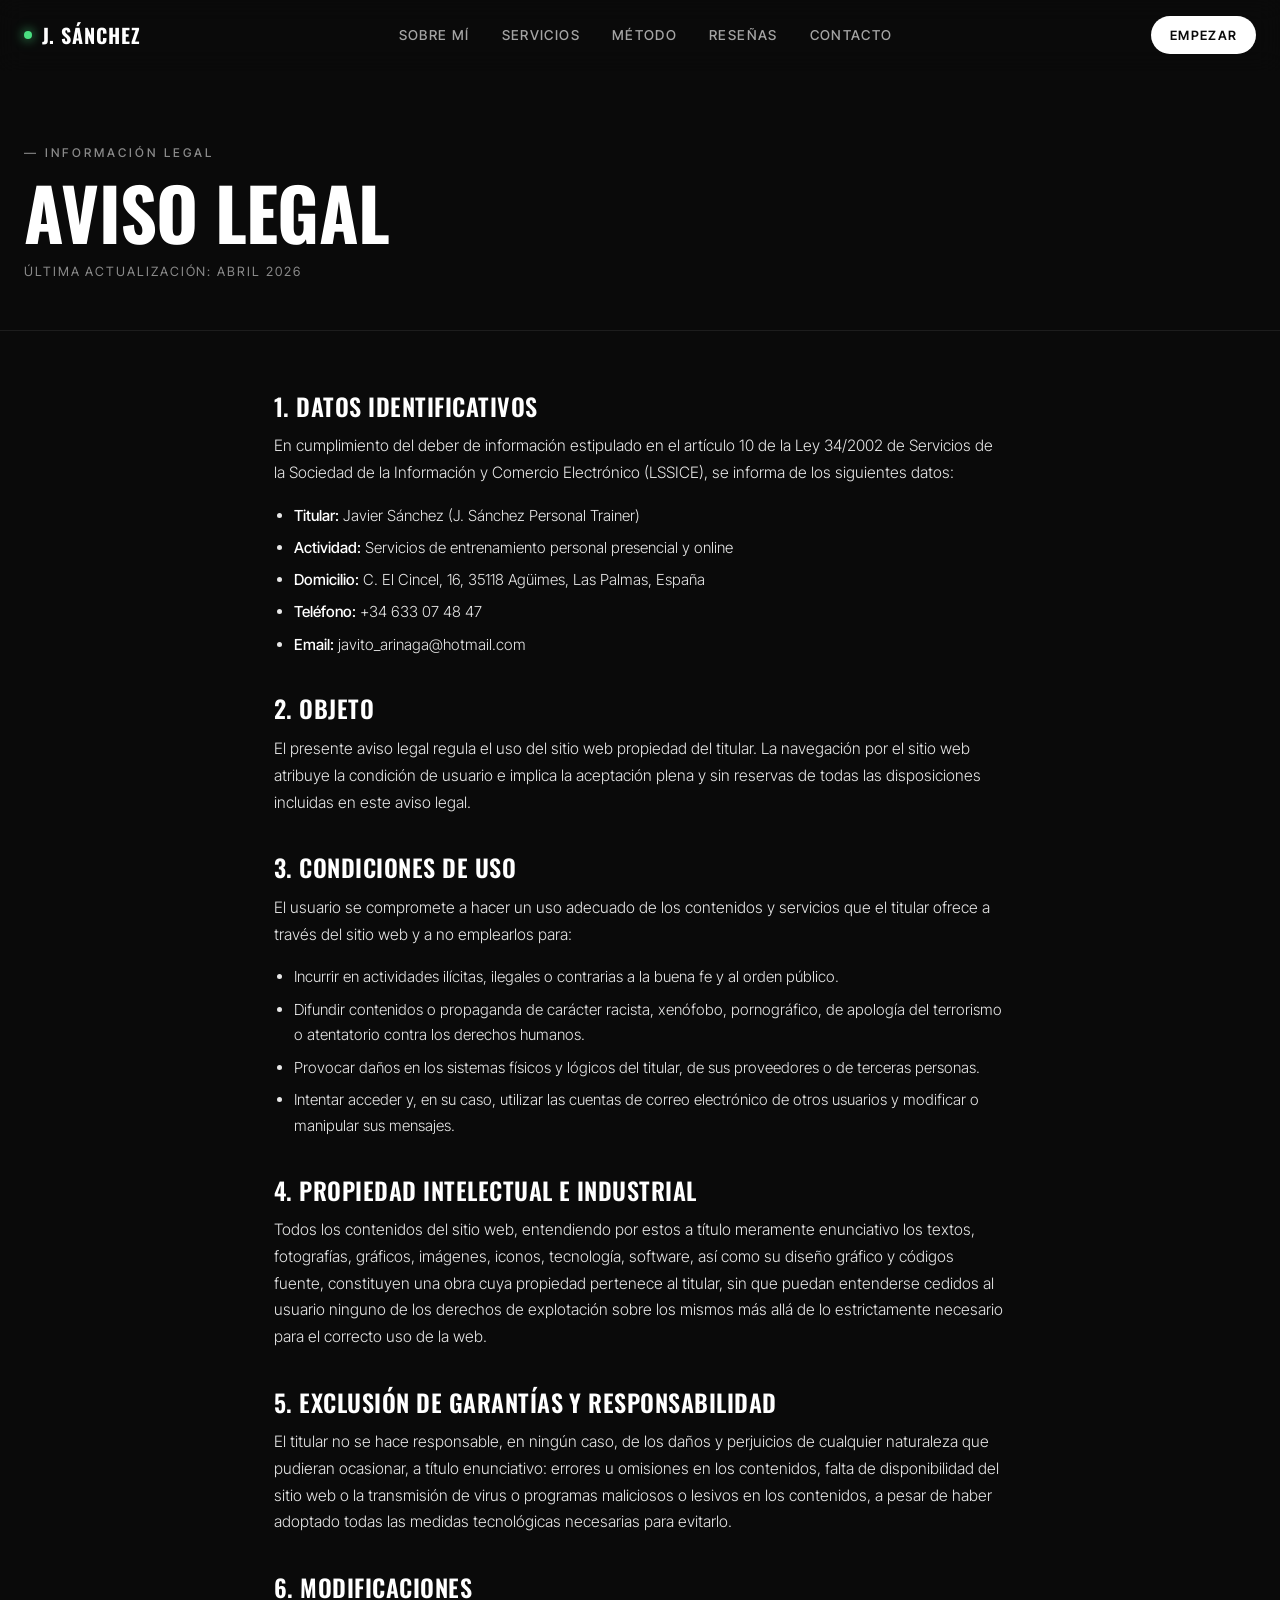
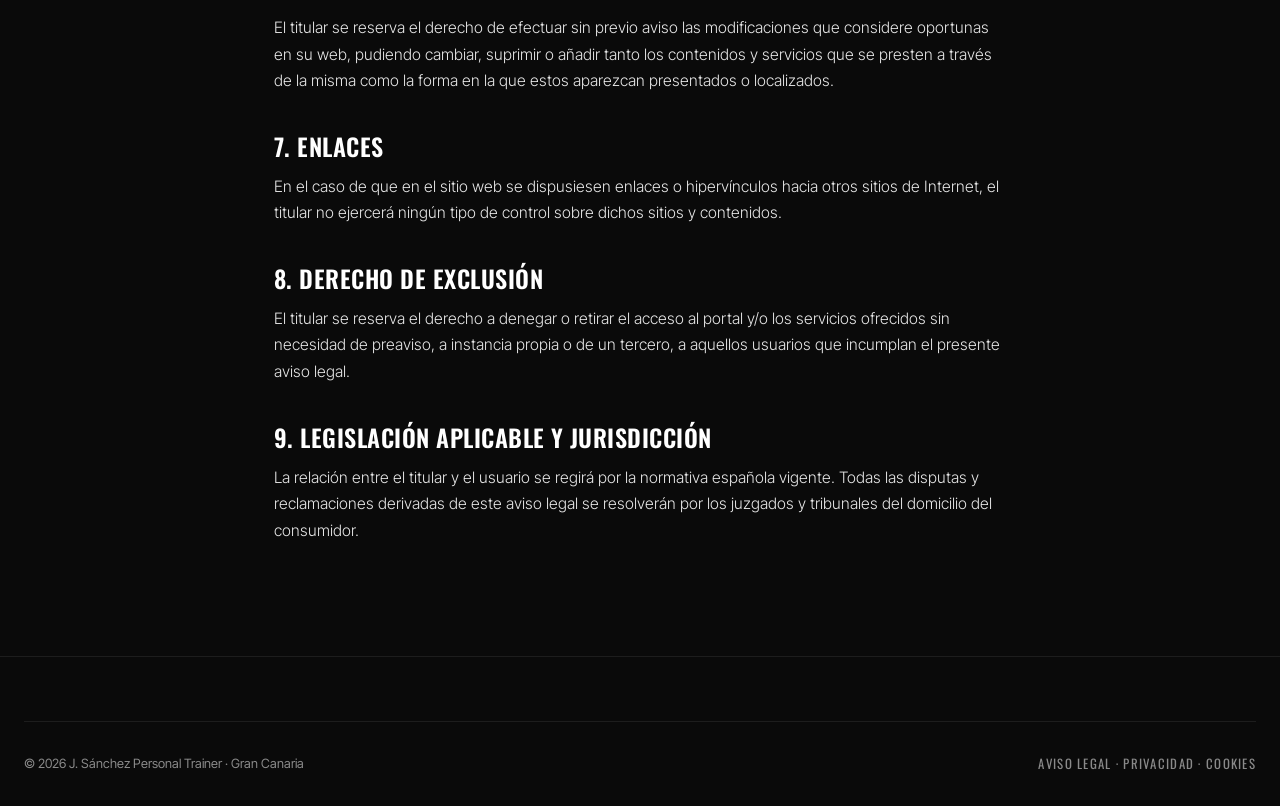
==== aviso-legal.html @ 6b90ff57 "Initial commit" ====
<!DOCTYPE html>
<html lang="es">
<head>
<meta charset="UTF-8" />
<meta name="viewport" content="width=device-width, initial-scale=1.0" />
<title>Aviso Legal — J. Sánchez Personal Trainer</title>
<meta name="description" content="Aviso legal de J. Sánchez Personal Trainer, entrenador personal en Gran Canaria." />
<meta name="robots" content="noindex, follow" />
<link rel="preconnect" href="https://fonts.googleapis.com">
<link rel="preconnect" href="https://fonts.gstatic.com" crossorigin>
<link href="https://fonts.googleapis.com/css2?family=Oswald:wght@400;500;600;700&family=Inter+Tight:wght@300;400;500;600&display=swap" rel="stylesheet">
<link rel="stylesheet" href="styles.css">
<link rel="stylesheet" href="legal.css">
</head>
<body>

<nav class="nav" id="nav">
  <div class="nav-inner">
    <a href="index.html" class="nav-brand">
      <span class="nav-brand-dot"></span>
      <span class="nav-brand-text">J. Sánchez</span>
    </a>
    <ul class="nav-links">
      <li><a href="index.html#sobre-mi">Sobre mí</a></li>
      <li><a href="index.html#servicios">Servicios</a></li>
      <li><a href="index.html#metodo">Método</a></li>
      <li><a href="index.html#resenas">Reseñas</a></li>
      <li><a href="index.html#contacto">Contacto</a></li>
    </ul>
    <a href="https://wa.me/34633074847" class="nav-cta" target="_blank" rel="noopener">Empezar</a>
  </div>
</nav>

<section class="legal-hero">
  <div class="container">
    <span class="eyebrow">— Información legal</span>
    <h1>Aviso Legal</h1>
    <div class="legal-date">Última actualización: abril 2026</div>
  </div>
</section>

<section class="legal-body">
  <div class="container">
    <h2>1. Datos identificativos</h2>
    <p>En cumplimiento del deber de información estipulado en el artículo 10 de la Ley 34/2002 de Servicios de la Sociedad de la Información y Comercio Electrónico (LSSICE), se informa de los siguientes datos:</p>
    <ul>
      <li><strong>Titular:</strong> Javier Sánchez (J. Sánchez Personal Trainer)</li>
      <li><strong>Actividad:</strong> Servicios de entrenamiento personal presencial y online</li>
      <li><strong>Domicilio:</strong> C. El Cincel, 16, 35118 Agüimes, Las Palmas, España</li>
      <li><strong>Teléfono:</strong> +34 633 07 48 47</li>
      <li><strong>Email:</strong> javito_arinaga@hotmail.com</li>
    </ul>

    <h2>2. Objeto</h2>
    <p>El presente aviso legal regula el uso del sitio web propiedad del titular. La navegación por el sitio web atribuye la condición de usuario e implica la aceptación plena y sin reservas de todas las disposiciones incluidas en este aviso legal.</p>

    <h2>3. Condiciones de uso</h2>
    <p>El usuario se compromete a hacer un uso adecuado de los contenidos y servicios que el titular ofrece a través del sitio web y a no emplearlos para:</p>
    <ul>
      <li>Incurrir en actividades ilícitas, ilegales o contrarias a la buena fe y al orden público.</li>
      <li>Difundir contenidos o propaganda de carácter racista, xenófobo, pornográfico, de apología del terrorismo o atentatorio contra los derechos humanos.</li>
      <li>Provocar daños en los sistemas físicos y lógicos del titular, de sus proveedores o de terceras personas.</li>
      <li>Intentar acceder y, en su caso, utilizar las cuentas de correo electrónico de otros usuarios y modificar o manipular sus mensajes.</li>
    </ul>

    <h2>4. Propiedad intelectual e industrial</h2>
    <p>Todos los contenidos del sitio web, entendiendo por estos a título meramente enunciativo los textos, fotografías, gráficos, imágenes, iconos, tecnología, software, así como su diseño gráfico y códigos fuente, constituyen una obra cuya propiedad pertenece al titular, sin que puedan entenderse cedidos al usuario ninguno de los derechos de explotación sobre los mismos más allá de lo estrictamente necesario para el correcto uso de la web.</p>

    <h2>5. Exclusión de garantías y responsabilidad</h2>
    <p>El titular no se hace responsable, en ningún caso, de los daños y perjuicios de cualquier naturaleza que pudieran ocasionar, a título enunciativo: errores u omisiones en los contenidos, falta de disponibilidad del sitio web o la transmisión de virus o programas maliciosos o lesivos en los contenidos, a pesar de haber adoptado todas las medidas tecnológicas necesarias para evitarlo.</p>

    <h2>6. Modificaciones</h2>
    <p>El titular se reserva el derecho de efectuar sin previo aviso las modificaciones que considere oportunas en su web, pudiendo cambiar, suprimir o añadir tanto los contenidos y servicios que se presten a través de la misma como la forma en la que estos aparezcan presentados o localizados.</p>

    <h2>7. Enlaces</h2>
    <p>En el caso de que en el sitio web se dispusiesen enlaces o hipervínculos hacia otros sitios de Internet, el titular no ejercerá ningún tipo de control sobre dichos sitios y contenidos.</p>

    <h2>8. Derecho de exclusión</h2>
    <p>El titular se reserva el derecho a denegar o retirar el acceso al portal y/o los servicios ofrecidos sin necesidad de preaviso, a instancia propia o de un tercero, a aquellos usuarios que incumplan el presente aviso legal.</p>

    <h2>9. Legislación aplicable y jurisdicción</h2>
    <p>La relación entre el titular y el usuario se regirá por la normativa española vigente. Todas las disputas y reclamaciones derivadas de este aviso legal se resolverán por los juzgados y tribunales del domicilio del consumidor.</p>
  </div>
</section>

<footer class="footer">
  <div class="container">
    <div class="footer-bottom">
      <div>© 2026 J. Sánchez Personal Trainer · Gran Canaria</div>
      <div class="made-by">
        <a href="aviso-legal.html">Aviso legal</a> ·
        <a href="privacidad.html">Privacidad</a> ·
        <a href="cookies.html">Cookies</a>
      </div>
    </div>
  </div>
</footer>

</body>
</html>
---- styles.css ----
/* ============================================
   RESET & BASE
   ============================================ */
*, *::before, *::after { box-sizing: border-box; margin: 0; padding: 0; }

:root {
  --black: #0a0a0a;
  --black-2: #141414;
  --black-3: #1c1c1c;
  --white: #ffffff;
  --white-dim: #e8e8e8;
  --gray: #8a8a8a;
  --gray-dark: #2a2a2a;
  --accent: #ffffff;
  --accent-green: #4ade80;
  --border: rgba(255,255,255,0.08);
  --border-strong: rgba(255,255,255,0.2);

  --font-display: 'Oswald', 'Impact', sans-serif;
  --font-body: 'Inter Tight', -apple-system, sans-serif;

  --max: 1280px;
  --ease-out: cubic-bezier(0.22, 1, 0.36, 1);
  --ease-in-out: cubic-bezier(0.65, 0, 0.35, 1);
}

html { scroll-behavior: smooth; }
html.is-loading { overflow: hidden; }

body {
  font-family: var(--font-body);
  background: var(--black);
  color: var(--white-dim);
  line-height: 1.5;
  font-weight: 400;
  -webkit-font-smoothing: antialiased;
  overflow-x: hidden;
}

img { max-width: 100%; display: block; }
a { color: inherit; text-decoration: none; }
button { font: inherit; cursor: pointer; border: none; background: none; color: inherit; }

/* ============================================
   CUSTOM CURSOR
   ============================================ */
.cursor, .cursor-dot {
  position: fixed;
  top: 0; left: 0;
  pointer-events: none;
  z-index: 9999;
  border-radius: 50%;
  transform: translate(-50%, -50%);
  mix-blend-mode: difference;
}
.cursor {
  width: 32px;
  height: 32px;
  border: 1px solid rgba(255,255,255,0.5);
  transition: width 0.25s var(--ease-out), height 0.25s var(--ease-out), background 0.25s var(--ease-out);
}
.cursor-dot {
  width: 4px;
  height: 4px;
  background: var(--white);
  transition: transform 0.08s linear;
}
.cursor.is-hover {
  width: 64px;
  height: 64px;
  background: rgba(255,255,255,0.1);
  border-color: transparent;
}
@media (hover: none), (max-width: 900px) {
  .cursor, .cursor-dot { display: none; }
  body { cursor: auto; }
}
@media (hover: hover) and (min-width: 901px) {
  body, a, button { cursor: none; }
}

/* ============================================
   LOADER
   ============================================ */
.loader {
  position: fixed;
  inset: 0;
  background: var(--black);
  z-index: 10000;
  display: flex;
  align-items: center;
  justify-content: center;
  transition: opacity 0.6s var(--ease-out), visibility 0.6s;
}
.loader.done { opacity: 0; visibility: hidden; }
.loader-inner {
  text-align: center;
  display: flex;
  flex-direction: column;
  align-items: center;
  gap: 1.5rem;
}
.loader-text {
  font-family: var(--font-display);
  font-size: clamp(2rem, 6vw, 4rem);
  font-weight: 700;
  letter-spacing: 0.05em;
  text-transform: uppercase;
  color: var(--white);
}
.loader-bar {
  width: 200px;
  height: 1px;
  background: rgba(255,255,255,0.15);
  overflow: hidden;
  position: relative;
}
.loader-bar span {
  display: block;
  height: 100%;
  width: 0;
  background: var(--white);
  transition: width 0.1s linear;
}
.loader-pct {
  font-family: var(--font-display);
  font-size: 0.85rem;
  letter-spacing: 0.2em;
  color: var(--gray);
}

/* ============================================
   SCROLL PROGRESS
   ============================================ */
.scroll-progress {
  position: fixed;
  top: 0; left: 0;
  height: 2px;
  background: var(--white);
  z-index: 101;
  width: 0;
  transition: width 0.1s linear;
}

/* ============================================
   NOISE
   ============================================ */
.noise {
  position: fixed;
  inset: 0;
  pointer-events: none;
  z-index: 98;
  opacity: 0.04;
  background-image: url("data:image/svg+xml;utf8,<svg xmlns='http://www.w3.org/2000/svg' width='160' height='160'><filter id='n'><feTurbulence type='fractalNoise' baseFrequency='0.9' numOctaves='2' stitchTiles='stitch'/></filter><rect width='100%' height='100%' filter='url(%23n)' opacity='0.8'/></svg>");
  mix-blend-mode: overlay;
}

/* ============================================
   TYPOGRAPHY
   ============================================ */
h1, h2, h3, h4 {
  font-family: var(--font-display);
  font-weight: 600;
  line-height: 0.95;
  letter-spacing: -0.01em;
  text-transform: uppercase;
  color: var(--white);
}

.eyebrow {
  font-family: var(--font-body);
  font-size: 0.75rem;
  font-weight: 500;
  letter-spacing: 0.25em;
  text-transform: uppercase;
  color: var(--gray);
  display: inline-block;
}

.outline {
  -webkit-text-stroke: 1.5px var(--white);
  color: transparent;
  font-style: italic;
  display: inline-block;
}

/* ============================================
   LAYOUT
   ============================================ */
.container {
  width: 100%;
  max-width: var(--max);
  margin: 0 auto;
  padding: 0 1.5rem;
}
section { position: relative; }

/* ============================================
   NAV
   ============================================ */
.nav {
  position: fixed;
  top: 0; left: 0; right: 0;
  z-index: 100;
  padding: 1rem 0;
  backdrop-filter: blur(12px);
  -webkit-backdrop-filter: blur(12px);
  background: rgba(10,10,10,0.6);
  border-bottom: 1px solid transparent;
  transition: border-color 0.3s ease, background 0.3s ease, padding 0.3s ease;
}
.nav.scrolled {
  border-bottom-color: var(--border);
  background: rgba(10,10,10,0.85);
  padding: 0.75rem 0;
}

.nav-inner {
  display: flex;
  align-items: center;
  justify-content: space-between;
  max-width: var(--max);
  margin: 0 auto;
  padding: 0 1.5rem;
}

.nav-brand {
  font-family: var(--font-display);
  font-size: 1.25rem;
  font-weight: 700;
  letter-spacing: 0.05em;
  text-transform: uppercase;
  color: var(--white);
  display: flex;
  align-items: center;
  gap: 0.6rem;
  position: relative;
}
.nav-brand-dot {
  width: 8px;
  height: 8px;
  background: var(--accent-green);
  border-radius: 50%;
  animation: pulse 2s ease-in-out infinite;
  box-shadow: 0 0 12px var(--accent-green);
}
@keyframes pulse {
  0%, 100% { opacity: 1; transform: scale(1); }
  50% { opacity: 0.5; transform: scale(0.7); }
}

.nav-links {
  display: flex;
  gap: 2rem;
  list-style: none;
  font-size: 0.85rem;
  font-weight: 500;
  letter-spacing: 0.1em;
  text-transform: uppercase;
}
.nav-links a {
  position: relative;
  opacity: 0.7;
  transition: opacity 0.2s ease;
  padding: 0.25rem 0;
}
.nav-links a::after {
  content: '';
  position: absolute;
  left: 0; bottom: 0;
  width: 0;
  height: 1px;
  background: var(--white);
  transition: width 0.35s var(--ease-out);
}
.nav-links a:hover { opacity: 1; }
.nav-links a:hover::after { width: 100%; }

.nav-cta {
  padding: 0.6rem 1.2rem;
  background: var(--white);
  color: var(--black);
  font-size: 0.8rem;
  font-weight: 600;
  letter-spacing: 0.1em;
  text-transform: uppercase;
  border-radius: 999px;
  transition: transform 0.25s var(--ease-out), box-shadow 0.25s var(--ease-out);
  display: inline-flex;
  align-items: center;
  gap: 0.5rem;
  will-change: transform;
}
.nav-cta:hover {
  transform: translateY(-2px);
  box-shadow: 0 10px 30px rgba(255,255,255,0.2);
}
.nav-cta svg { transition: transform 0.3s var(--ease-out); }
.nav-cta:hover svg { transform: translateX(3px) rotate(-45deg); }

@media (max-width: 768px) {
  .nav-links { display: none; }
}

/* ============================================
   HERO
   ============================================ */
.hero {
  min-height: 100vh;
  min-height: 100svh;
  padding: 7rem 0 3rem;
  display: flex;
  align-items: center;
  position: relative;
  overflow: hidden;
}

.hero-bg-grid {
  position: absolute;
  inset: 0;
  background-image:
    linear-gradient(rgba(255,255,255,0.035) 1px, transparent 1px),
    linear-gradient(90deg, rgba(255,255,255,0.035) 1px, transparent 1px);
  background-size: 80px 80px;
  mask-image: radial-gradient(ellipse at center, black 30%, transparent 80%);
  -webkit-mask-image: radial-gradient(ellipse at center, black 30%, transparent 80%);
  pointer-events: none;
  animation: gridDrift 40s linear infinite;
}
@keyframes gridDrift {
  0% { background-position: 0 0, 0 0; }
  100% { background-position: 80px 80px, 80px 80px; }
}

.hero-bg-blob {
  position: absolute;
  width: 500px;
  height: 500px;
  border-radius: 50%;
  filter: blur(100px);
  pointer-events: none;
  opacity: 0.5;
  will-change: transform;
}
.hero-bg-blob-1 {
  top: 10%;
  right: 5%;
  background: radial-gradient(circle, rgba(255,255,255,0.08), transparent 70%);
  animation: blobFloat 18s ease-in-out infinite;
}
.hero-bg-blob-2 {
  bottom: 10%;
  left: 5%;
  background: radial-gradient(circle, rgba(74,222,128,0.05), transparent 70%);
  animation: blobFloat 22s ease-in-out infinite reverse;
}
@keyframes blobFloat {
  0%, 100% { transform: translate(0,0) scale(1); }
  50% { transform: translate(60px, -40px) scale(1.15); }
}

.hero-grid {
  position: relative;
  z-index: 2;
  display: grid;
  grid-template-columns: 1.1fr 0.9fr;
  gap: 4rem;
  align-items: center;
  width: 100%;
}

.hero-content { position: relative; }

.hero-eyebrow {
  display: inline-flex;
  align-items: center;
  gap: 0.75rem;
  margin-bottom: 1.5rem;
  padding: 0.4rem 0.9rem;
  border: 1px solid var(--border-strong);
  border-radius: 999px;
  font-size: 0.7rem;
  font-weight: 500;
  letter-spacing: 0.2em;
  text-transform: uppercase;
  color: var(--white-dim);
  background: rgba(255,255,255,0.02);
}
.hero-eyebrow-dot {
  width: 6px;
  height: 6px;
  background: var(--accent-green);
  border-radius: 50%;
  box-shadow: 0 0 10px var(--accent-green);
  animation: pulse 2s ease-in-out infinite;
}

.hero-title {
  font-size: clamp(3rem, 8vw, 7rem);
  font-weight: 700;
  line-height: 0.92;
  margin-bottom: 1.75rem;
}
.hero-title .line {
  display: block;
  overflow: hidden;
}
.hero-title .line-inner {
  transform: none;
  animation: none;
}

.hero-small {
  display: block;
  font-size: clamp(0.95rem, 1.3vw, 1.05rem);
  font-weight: 400;
  letter-spacing: 0;
  color: var(--gray);
  margin-top: 1.5rem;
  text-transform: none;
  font-family: var(--font-body);
  font-style: normal;
  line-height: 1.5;
  max-width: 34rem;
}

.hero-ctas {
  display: flex;
  gap: 1rem;
  flex-wrap: wrap;
  margin-bottom: 3rem;
}

.btn {
  position: relative;
  display: inline-flex;
  align-items: center;
  gap: 0.6rem;
  padding: 1rem 1.75rem;
  font-family: var(--font-body);
  font-size: 0.85rem;
  font-weight: 600;
  letter-spacing: 0.08em;
  text-transform: uppercase;
  border-radius: 999px;
  transition: transform 0.25s var(--ease-out), box-shadow 0.25s var(--ease-out), color 0.25s;
  white-space: nowrap;
  overflow: hidden;
  will-change: transform;
  isolation: isolate;
}
.btn::before {
  content: '';
  position: absolute;
  top: 50%;
  left: 50%;
  width: 0;
  height: 0;
  background: currentColor;
  opacity: 0.08;
  border-radius: 50%;
  transform: translate(-50%, -50%);
  transition: width 0.5s var(--ease-out), height 0.5s var(--ease-out);
  z-index: -1;
}
.btn:hover::before { width: 300px; height: 300px; }

.btn-primary {
  background: var(--white);
  color: var(--black);
  box-shadow: 0 8px 24px rgba(255,255,255,0.12);
}
.btn-primary:hover {
  transform: translateY(-3px);
  box-shadow: 0 14px 36px rgba(255,255,255,0.22);
}

.btn-ghost {
  background: transparent;
  color: var(--white);
  border: 1px solid var(--border-strong);
}
.btn-ghost:hover {
  background: rgba(255,255,255,0.05);
  border-color: var(--white);
  transform: translateY(-3px);
}

.btn-arrow {
  display: inline-block;
  transition: transform 0.3s var(--ease-out);
}
.btn:hover .btn-arrow { transform: translateX(6px); }

.hero-stats {
  display: flex;
  gap: 2.5rem;
  padding-top: 2rem;
  border-top: 1px solid var(--border);
}
.stat { display: flex; flex-direction: column; gap: 0.25rem; }
.stat-num {
  font-family: var(--font-display);
  font-size: 2rem;
  font-weight: 600;
  color: var(--white);
  line-height: 1;
}
.stat-label {
  font-size: 0.7rem;
  letter-spacing: 0.15em;
  text-transform: uppercase;
  color: var(--gray);
}

/* Hero visual */
.hero-visual {
  position: relative;
  aspect-ratio: 3/4;
  transform-style: preserve-3d;
  perspective: 1000px;
  will-change: transform;
}
.hero-visual-inner {
  position: relative;
  width: 100%;
  height: 100%;
  border-radius: 8px;
  overflow: hidden;
  background: linear-gradient(135deg, var(--black-2), var(--black-3));
  transform-style: preserve-3d;
  transition: transform 0.5s var(--ease-out);
}
.hero-visual img,
.hero-video {
  width: 100%;
  height: 100%;
  object-fit: cover;
  filter: grayscale(0.15) contrast(1.05);
  transition: transform 0.8s var(--ease-out), filter 0.5s;
}
.hero-video {
  position: absolute;
  inset: 0;
  z-index: 1;
}
.hero-fallback-img {
  position: absolute;
  inset: 0;
  z-index: 0;
}
.hero-visual:hover img {
  transform: scale(1.04);
  filter: grayscale(0) contrast(1.1);
}

.hero-visual-placeholder {
  position: absolute;
  inset: 0;
  display: flex;
  align-items: center;
  justify-content: center;
  color: var(--gray-dark);
  opacity: 0;
}
.hero-visual.no-img .hero-visual-placeholder { opacity: 1; }

.visual-frame {
  position: absolute;
  border: 1px solid var(--border-strong);
  pointer-events: none;
  transition: transform 0.5s var(--ease-out);
}
.visual-frame.top-right {
  top: -12px;
  right: -12px;
  width: 60px;
  height: 60px;
  border-left: none;
  border-bottom: none;
}
.visual-frame.bottom-left {
  bottom: -12px;
  left: -12px;
  width: 60px;
  height: 60px;
  border-right: none;
  border-top: none;
}
.hero-visual:hover .visual-frame.top-right { transform: translate(6px, -6px); }
.hero-visual:hover .visual-frame.bottom-left { transform: translate(-6px, 6px); }

.hero-tag {
  position: absolute;
  bottom: 1.5rem;
  left: 1.5rem;
  right: 1.5rem;
  padding: 1rem 1.25rem;
  background: rgba(10,10,10,0.85);
  backdrop-filter: blur(12px);
  -webkit-backdrop-filter: blur(12px);
  border: 1px solid var(--border);
  border-radius: 6px;
  display: flex;
  justify-content: space-between;
  align-items: center;
  gap: 1rem;
  z-index: 2;
}
.hero-tag-name {
  font-family: var(--font-display);
  font-size: 1.1rem;
  font-weight: 600;
  color: var(--white);
  text-transform: uppercase;
  letter-spacing: 0.05em;
}
.hero-tag-role {
  font-size: 0.7rem;
  letter-spacing: 0.15em;
  text-transform: uppercase;
  color: var(--gray);
}
.hero-tag-badge {
  padding: 0.35rem 0.7rem;
  background: var(--white);
  color: var(--black);
  font-size: 0.65rem;
  font-weight: 700;
  letter-spacing: 0.15em;
  text-transform: uppercase;
  border-radius: 4px;
}

.hero-scroll {
  position: absolute;
  bottom: 2rem;
  left: 50%;
  transform: translateX(-50%);
  display: flex;
  flex-direction: column;
  align-items: center;
  gap: 0.75rem;
  font-size: 0.65rem;
  letter-spacing: 0.3em;
  text-transform: uppercase;
  color: var(--gray);
  z-index: 3;
}
.hero-scroll-line {
  width: 1px;
  height: 40px;
  background: linear-gradient(to bottom, transparent, var(--white));
  position: relative;
  overflow: hidden;
}
.hero-scroll-line::after {
  content: '';
  position: absolute;
  top: -100%;
  left: 0;
  width: 100%;
  height: 100%;
  background: var(--white);
  animation: scrollDown 2s var(--ease-in-out) infinite;
}
@keyframes scrollDown {
  0% { transform: translateY(0); }
  100% { transform: translateY(200%); }
}

@media (max-width: 900px) {
  .hero { padding-top: 6rem; }
  .hero-grid { grid-template-columns: 1fr; gap: 3rem; }
  .hero-stats { gap: 1.5rem; flex-wrap: wrap; }
  .stat-num { font-size: 1.6rem; }
  .hero-scroll { display: none; }
}

/* ============================================
   MARQUEE
   ============================================ */
.marquee {
  padding: 1.5rem 0;
  background: var(--white);
  color: var(--black);
  overflow: hidden;
  border-top: 1px solid var(--black);
  border-bottom: 1px solid var(--black);
  position: relative;
}
.marquee-track {
  display: flex;
  gap: 3rem;
  animation: scroll 35s linear infinite;
  white-space: nowrap;
  width: max-content;
}
.marquee:hover .marquee-track { animation-play-state: paused; }
.marquee-item {
  font-family: var(--font-display);
  font-size: 1.5rem;
  font-weight: 600;
  text-transform: uppercase;
  letter-spacing: 0.02em;
  display: flex;
  align-items: center;
  gap: 3rem;
  transition: color 0.3s;
}
.marquee-item:hover {
  -webkit-text-stroke: 1px var(--black);
  color: transparent;
}
.marquee-item::after {
  content: '●';
  font-size: 0.8rem;
  opacity: 0.5;
}
@keyframes scroll {
  0% { transform: translateX(0); }
  100% { transform: translateX(-50%); }
}

/* ============================================
   ABOUT
   ============================================ */
.about { padding: 7rem 0; }

.about-grid {
  display: grid;
  grid-template-columns: 1fr 1.3fr;
  gap: 5rem;
  align-items: start;
}

.about-label {
  position: sticky;
  top: 7rem;
}
.about-label .num {
  font-family: var(--font-display);
  font-size: 5rem;
  font-weight: 500;
  color: var(--gray-dark);
  line-height: 1;
  margin-bottom: 1rem;
  will-change: transform;
}
.about-label h2 {
  font-size: clamp(2rem, 4vw, 3rem);
  margin-bottom: 1rem;
}

.about-body p {
  font-size: 1.1rem;
  line-height: 1.7;
  margin-bottom: 1.5rem;
  font-weight: 300;
}
.about-body strong {
  color: var(--white);
  font-weight: 500;
}

.about-credentials {
  margin-top: 2.5rem;
  display: grid;
  grid-template-columns: repeat(2, 1fr);
  gap: 1rem;
}
.credential {
  padding: 1.25rem;
  border: 1px solid var(--border);
  border-radius: 6px;
  background: var(--black-2);
  transition: border-color 0.3s, transform 0.3s var(--ease-out);
  position: relative;
  overflow: hidden;
}
.credential::before {
  content: '';
  position: absolute;
  top: 0; left: -100%;
  width: 100%;
  height: 1px;
  background: linear-gradient(90deg, transparent, var(--white), transparent);
  transition: left 0.6s var(--ease-out);
}
.credential:hover {
  border-color: var(--border-strong);
  transform: translateY(-4px);
}
.credential:hover::before { left: 100%; }
.credential-label {
  font-size: 0.7rem;
  letter-spacing: 0.15em;
  text-transform: uppercase;
  color: var(--gray);
  margin-bottom: 0.5rem;
}
.credential-value {
  font-family: var(--font-display);
  font-size: 1.1rem;
  font-weight: 600;
  color: var(--white);
  text-transform: uppercase;
  line-height: 1.2;
}

@media (max-width: 900px) {
  .about { padding: 4rem 0; }
  .about-grid { grid-template-columns: 1fr; gap: 2rem; }
  .about-label { position: static; }
  .about-label .num { font-size: 3.5rem; }
}

/* ============================================
   SERVICES
   ============================================ */
.services {
  padding: 7rem 0;
  background: var(--black-2);
  border-top: 1px solid var(--border);
  border-bottom: 1px solid var(--border);
  position: relative;
  overflow: hidden;
}

.section-head {
  display: flex;
  justify-content: space-between;
  align-items: end;
  gap: 2rem;
  margin-bottom: 4rem;
  flex-wrap: wrap;
}
.section-head h2 {
  font-size: clamp(2.5rem, 5vw, 4rem);
  max-width: 40rem;
}
.section-head .eyebrow { margin-bottom: 0.75rem; display: block; }

.services-grid {
  display: grid;
  grid-template-columns: repeat(2, 1fr);
  gap: 1.5rem;
}

.service-card {
  position: relative;
  padding: 2.5rem;
  background: var(--black);
  border: 1px solid var(--border);
  border-radius: 8px;
  overflow: hidden;
  transition: border-color 0.4s, transform 0.4s var(--ease-out);
  will-change: transform;
}
.service-card:hover {
  border-color: var(--border-strong);
  transform: translateY(-6px);
}

.service-card::before {
  content: '';
  position: absolute;
  top: 0; left: 0;
  width: 0;
  height: 2px;
  background: var(--white);
  transition: width 0.5s var(--ease-out);
}
.service-card:hover::before { width: 100%; }

.service-card::after {
  content: '';
  position: absolute;
  top: 50%; left: 50%;
  width: 0; height: 0;
  background: radial-gradient(circle, rgba(255,255,255,0.04), transparent 70%);
  border-radius: 50%;
  transform: translate(-50%, -50%);
  transition: width 0.6s var(--ease-out), height 0.6s var(--ease-out);
  pointer-events: none;
}
.service-card:hover::after { width: 600px; height: 600px; }

.service-num {
  font-family: var(--font-display);
  font-size: 0.85rem;
  font-weight: 500;
  color: var(--gray);
  letter-spacing: 0.2em;
  margin-bottom: 2rem;
  display: flex;
  align-items: center;
  gap: 0.75rem;
}
.service-num::after {
  content: '';
  flex: 1;
  height: 1px;
  background: var(--border);
}

.service-title {
  font-family: var(--font-display);
  font-size: 2rem;
  font-weight: 600;
  line-height: 1;
  text-transform: uppercase;
  color: var(--white);
  margin-bottom: 1rem;
}

.service-desc {
  font-size: 0.95rem;
  line-height: 1.6;
  color: var(--white-dim);
  margin-bottom: 2rem;
  font-weight: 300;
}

.service-features {
  list-style: none;
  display: flex;
  flex-direction: column;
  gap: 0.6rem;
  margin-bottom: 2rem;
}
.service-features li {
  display: flex;
  align-items: flex-start;
  gap: 0.75rem;
  font-size: 0.9rem;
  color: var(--white-dim);
  opacity: 0;
  transform: translateX(-10px);
  animation: slideIn 0.5s var(--ease-out) forwards;
}
.service-card.in-view .service-features li { animation-play-state: running; }
.service-features li:nth-child(1) { animation-delay: 0.1s; }
.service-features li:nth-child(2) { animation-delay: 0.2s; }
.service-features li:nth-child(3) { animation-delay: 0.3s; }
.service-features li:nth-child(4) { animation-delay: 0.4s; }
@keyframes slideIn {
  to { opacity: 1; transform: translateX(0); }
}
.service-features li::before {
  content: '';
  width: 14px;
  height: 1px;
  background: var(--white);
  margin-top: 0.65rem;
  flex-shrink: 0;
}

.service-link {
  display: inline-flex;
  align-items: center;
  gap: 0.5rem;
  font-size: 0.8rem;
  font-weight: 600;
  letter-spacing: 0.15em;
  text-transform: uppercase;
  color: var(--white);
  padding-top: 1.5rem;
  border-top: 1px solid var(--border);
  width: 100%;
  transition: color 0.2s ease;
}
.service-link:hover { color: var(--gray); }
.service-link svg { transition: transform 0.3s var(--ease-out); }
.service-link:hover svg { transform: translateX(6px); }

@media (max-width: 768px) {
  .services { padding: 4rem 0; }
  .services-grid { grid-template-columns: 1fr; }
  .service-card { padding: 1.75rem; }
  .service-title { font-size: 1.6rem; }
}

/* ============================================
   METHOD
   ============================================ */
.method { padding: 7rem 0; }

.method-visual {
  position: relative;
  aspect-ratio: 16/9;
  margin-top: 4rem;
  border-radius: 8px;
  overflow: hidden;
  background: linear-gradient(135deg, var(--black-2), var(--black-3));
}
.method-visual img {
  width: 100%;
  height: 100%;
  object-fit: cover;
  filter: grayscale(0.1) contrast(1.05) brightness(0.9);
  transition: transform 10s ease-out, filter 0.5s;
}
.method-visual.in-view img { transform: scale(1.08); }

.method-visual-placeholder {
  position: absolute;
  inset: 0;
  background:
    radial-gradient(circle at 30% 50%, rgba(255,255,255,0.04), transparent 60%),
    linear-gradient(135deg, var(--black-2), var(--black));
}

.method-overlay {
  position: absolute;
  inset: 0;
  background: linear-gradient(to right, rgba(10,10,10,0.9) 0%, rgba(10,10,10,0.4) 50%, transparent 100%);
}

.method-quote {
  position: absolute;
  top: 50%;
  left: 3rem;
  transform: translateY(-50%);
  max-width: 28rem;
  font-family: var(--font-display);
  font-size: clamp(1.5rem, 3vw, 2.5rem);
  font-weight: 500;
  line-height: 1.1;
  text-transform: uppercase;
  color: var(--white);
}
.method-quote .accent {
  font-style: italic;
  -webkit-text-stroke: 1px var(--white);
  color: transparent;
}

.method-steps {
  display: grid;
  grid-template-columns: repeat(4, 1fr);
  gap: 0;
  margin-top: 4rem;
  border: 1px solid var(--border);
  border-radius: 8px;
  overflow: hidden;
}
.method-step {
  padding: 2rem;
  border-right: 1px solid var(--border);
  position: relative;
  transition: background 0.3s;
  overflow: hidden;
}
.method-step::before {
  content: '';
  position: absolute;
  inset: 0;
  background: linear-gradient(180deg, transparent, rgba(255,255,255,0.03));
  opacity: 0;
  transition: opacity 0.4s;
}
.method-step:hover::before { opacity: 1; }
.method-step:last-child { border-right: none; }

.method-step-num {
  font-family: var(--font-display);
  font-size: 0.8rem;
  font-weight: 500;
  color: var(--gray);
  letter-spacing: 0.2em;
  margin-bottom: 1.5rem;
  position: relative;
}
.method-step-title {
  font-family: var(--font-display);
  font-size: 1.35rem;
  font-weight: 600;
  text-transform: uppercase;
  color: var(--white);
  line-height: 1;
  margin-bottom: 0.75rem;
  position: relative;
  transition: transform 0.3s var(--ease-out);
}
.method-step:hover .method-step-title { transform: translateX(4px); }
.method-step-desc {
  font-size: 0.9rem;
  line-height: 1.5;
  color: var(--white-dim);
  font-weight: 300;
  position: relative;
}

@media (max-width: 900px) {
  .method { padding: 4rem 0; }
  .method-quote { left: 1.5rem; right: 1.5rem; }
  .method-steps { grid-template-columns: repeat(2, 1fr); }
  .method-step:nth-child(2) { border-right: none; }
  .method-step:nth-child(1), .method-step:nth-child(2) { border-bottom: 1px solid var(--border); }
}
@media (max-width: 500px) {
  .method-steps { grid-template-columns: 1fr; }
  .method-step { border-right: none; border-bottom: 1px solid var(--border); }
  .method-step:last-child { border-bottom: none; }
}

/* ============================================
   REVIEWS
   ============================================ */
.reviews {
  padding: 7rem 0;
  background: var(--black-2);
  border-top: 1px solid var(--border);
  border-bottom: 1px solid var(--border);
  position: relative;
  overflow: hidden;
}

.reviews::before {
  content: '';
  position: absolute;
  inset: 0;
  background-image: radial-gradient(circle at 20% 50%, rgba(255,255,255,0.03) 0%, transparent 40%);
  pointer-events: none;
}

.reviews-head {
  display: flex;
  justify-content: space-between;
  align-items: end;
  gap: 2rem;
  margin-bottom: 3rem;
  flex-wrap: wrap;
  position: relative;
}

.reviews-rating {
  display: flex;
  align-items: center;
  gap: 1.5rem;
  padding: 1.25rem 1.5rem;
  border: 1px solid var(--border-strong);
  border-radius: 8px;
  background: var(--black);
  transition: transform 0.3s var(--ease-out), box-shadow 0.3s;
}
.reviews-rating:hover {
  transform: translateY(-3px);
  box-shadow: 0 12px 30px rgba(0,0,0,0.4);
}
.reviews-rating-num {
  font-family: var(--font-display);
  font-size: 3rem;
  font-weight: 700;
  line-height: 1;
  color: var(--white);
}
.reviews-rating-info {
  display: flex;
  flex-direction: column;
  gap: 0.3rem;
}
.stars {
  display: flex;
  gap: 2px;
  color: #fbbf24;
}
.reviews-rating-label {
  font-size: 0.75rem;
  letter-spacing: 0.1em;
  text-transform: uppercase;
  color: var(--gray);
}

.reviews-grid {
  display: grid;
  grid-template-columns: repeat(3, 1fr);
  gap: 1.25rem;
  position: relative;
}

.review-card {
  padding: 2rem;
  background: var(--black);
  border: 1px solid var(--border);
  border-radius: 8px;
  display: flex;
  flex-direction: column;
  gap: 1.25rem;
  transition: border-color 0.3s, transform 0.4s var(--ease-out);
  position: relative;
  overflow: hidden;
}
.review-card::before {
  content: '"';
  position: absolute;
  top: -20px;
  right: 10px;
  font-family: var(--font-display);
  font-size: 8rem;
  color: var(--border);
  line-height: 1;
  pointer-events: none;
  transition: color 0.3s, transform 0.3s var(--ease-out);
}
.review-card:hover {
  border-color: var(--border-strong);
  transform: translateY(-4px);
}
.review-card:hover::before {
  color: var(--border-strong);
  transform: scale(1.1);
}

.review-header {
  display: flex;
  justify-content: space-between;
  align-items: center;
  gap: 1rem;
}
.review-author {
  font-family: var(--font-display);
  font-size: 0.95rem;
  font-weight: 600;
  text-transform: uppercase;
  color: var(--white);
  letter-spacing: 0.02em;
}
.review-stars {
  display: flex;
  gap: 1px;
  color: #fbbf24;
  font-size: 0.85rem;
}

.review-text {
  font-size: 0.95rem;
  line-height: 1.6;
  color: var(--white-dim);
  font-weight: 300;
  flex: 1;
  position: relative;
}

.review-source {
  display: flex;
  align-items: center;
  gap: 0.5rem;
  font-size: 0.7rem;
  letter-spacing: 0.15em;
  text-transform: uppercase;
  color: var(--gray);
  padding-top: 1rem;
  border-top: 1px solid var(--border);
}

.reviews-cta {
  margin-top: 3rem;
  text-align: center;
}
.reviews-cta a {
  display: inline-flex;
  align-items: center;
  gap: 0.5rem;
  font-size: 0.85rem;
  font-weight: 500;
  letter-spacing: 0.1em;
  text-transform: uppercase;
  color: var(--white);
  padding-bottom: 4px;
  position: relative;
}
.reviews-cta a::after {
  content: '';
  position: absolute;
  left: 0; bottom: 0;
  width: 100%;
  height: 1px;
  background: var(--white);
  transform-origin: right;
  transition: transform 0.4s var(--ease-out);
}
.reviews-cta a:hover::after {
  transform-origin: left;
  animation: underlineSweep 0.6s var(--ease-out);
}
@keyframes underlineSweep {
  0% { transform: scaleX(1); transform-origin: right; }
  50% { transform: scaleX(0); transform-origin: right; }
  51% { transform-origin: left; }
  100% { transform: scaleX(1); transform-origin: left; }
}

@media (max-width: 900px) {
  .reviews { padding: 4rem 0; }
  .reviews-grid { grid-template-columns: 1fr; }
}

/* ============================================
   CONTACTO
   ============================================ */
.contacto {
  padding: 7rem 0;
  border-top: 1px solid var(--border);
  position: relative;
  overflow: hidden;
}
.contacto-grid {
  display: grid;
  grid-template-columns: repeat(3, 1fr);
  gap: 1.25rem;
}
.contacto-card {
  position: relative;
  padding: 2.5rem 2rem;
  background: var(--black-2);
  border: 1px solid var(--border);
  border-radius: 10px;
  transition: transform 0.4s var(--ease-out), border-color 0.4s, background 0.4s;
  overflow: hidden;
  display: block;
  will-change: transform;
}
.contacto-card::before {
  content: '';
  position: absolute;
  inset: 0;
  background: radial-gradient(circle at var(--mx, 50%) var(--my, 50%), rgba(255,255,255,0.06), transparent 50%);
  opacity: 0;
  transition: opacity 0.4s;
  pointer-events: none;
}
.contacto-card:hover {
  transform: translateY(-6px);
  border-color: var(--border-strong);
  background: var(--black-3);
}
.contacto-card:hover::before { opacity: 1; }
.contacto-icon {
  width: 56px;
  height: 56px;
  border-radius: 12px;
  background: rgba(255,255,255,0.04);
  border: 1px solid var(--border);
  display: flex;
  align-items: center;
  justify-content: center;
  margin-bottom: 1.5rem;
  color: var(--white);
  transition: transform 0.4s var(--ease-out), background 0.4s;
}
.contacto-card:hover .contacto-icon {
  transform: scale(1.08) rotate(-5deg);
  background: rgba(255,255,255,0.08);
}
.contacto-label {
  font-size: 0.7rem;
  letter-spacing: 0.2em;
  text-transform: uppercase;
  color: var(--gray);
  margin-bottom: 0.5rem;
}
.contacto-value {
  font-family: var(--font-display);
  font-size: 1.35rem;
  font-weight: 600;
  text-transform: uppercase;
  color: var(--white);
  letter-spacing: 0.02em;
  word-break: break-word;
}
.contacto-arrow {
  position: absolute;
  top: 2.5rem;
  right: 2rem;
  font-size: 1.5rem;
  color: var(--gray);
  transition: transform 0.3s var(--ease-out), color 0.3s;
}
.contacto-card:hover .contacto-arrow {
  transform: translate(6px, -6px);
  color: var(--white);
}

@media (max-width: 900px) {
  .contacto { padding: 4rem 0; }
  .contacto-grid { grid-template-columns: 1fr; }
  .contacto-card { padding: 1.75rem; }
  .contacto-value { font-size: 1.1rem; }
}

/* ============================================
   CTA FINAL
   ============================================ */
.cta-final {
  padding: 8rem 0;
  position: relative;
  overflow: hidden;
}

.cta-final-bg {
  position: absolute;
  inset: 0;
  background-image:
    linear-gradient(rgba(255,255,255,0.04) 1px, transparent 1px),
    linear-gradient(90deg, rgba(255,255,255,0.04) 1px, transparent 1px);
  background-size: 60px 60px;
  mask-image: radial-gradient(ellipse at center, black 0%, transparent 70%);
  -webkit-mask-image: radial-gradient(ellipse at center, black 0%, transparent 70%);
  pointer-events: none;
  animation: gridDrift 30s linear infinite reverse;
}

.cta-final-inner {
  position: relative;
  text-align: center;
}

.cta-final h2 {
  font-size: clamp(3rem, 9vw, 8rem);
  line-height: 0.9;
  margin-bottom: 2rem;
}
.cta-final h2 .line {
  display: block;
  overflow: hidden;
}

.cta-final p {
  font-size: 1.1rem;
  max-width: 32rem;
  margin: 0 auto 3rem;
  color: var(--white-dim);
  font-weight: 300;
}

.cta-final-btn {
  display: inline-flex;
  align-items: center;
  gap: 0.75rem;
  padding: 1.25rem 2.5rem;
  background: var(--white);
  color: var(--black);
  font-family: var(--font-body);
  font-size: 0.9rem;
  font-weight: 700;
  letter-spacing: 0.15em;
  text-transform: uppercase;
  border-radius: 999px;
  transition: transform 0.3s var(--ease-out), box-shadow 0.3s;
  box-shadow: 0 10px 40px rgba(255,255,255,0.15);
  position: relative;
  overflow: hidden;
  will-change: transform;
}
.cta-final-btn::before {
  content: '';
  position: absolute;
  inset: -2px;
  border-radius: 999px;
  background: linear-gradient(90deg, transparent, rgba(255,255,255,0.5), transparent);
  opacity: 0;
  animation: shimmer 3s linear infinite;
}
@keyframes shimmer {
  0%, 100% { transform: translateX(-100%); opacity: 0; }
  50% { transform: translateX(100%); opacity: 0.6; }
}
.cta-final-btn:hover {
  transform: translateY(-4px) scale(1.02);
  box-shadow: 0 20px 60px rgba(255,255,255,0.3);
}

.cta-channels {
  margin-top: 3rem;
  display: flex;
  justify-content: center;
  gap: 2rem;
  flex-wrap: wrap;
  font-size: 0.85rem;
  color: var(--gray);
}
.cta-channels a {
  display: inline-flex;
  align-items: center;
  gap: 0.5rem;
  transition: color 0.2s ease, transform 0.25s var(--ease-out);
}
.cta-channels a:hover {
  color: var(--white);
  transform: translateY(-2px);
}

/* ============================================
   FOOTER
   ============================================ */
.footer {
  padding: 4rem 0 2rem;
  background: var(--black);
  border-top: 1px solid var(--border);
  position: relative;
  overflow: hidden;
}

.footer-huge {
  font-family: var(--font-display);
  font-size: clamp(5rem, 18vw, 16rem);
  font-weight: 700;
  letter-spacing: -0.02em;
  text-transform: uppercase;
  line-height: 0.85;
  text-align: center;
  -webkit-text-stroke: 1px var(--border-strong);
  color: transparent;
  margin-bottom: 3rem;
  user-select: none;
  pointer-events: none;
  transition: -webkit-text-stroke-color 0.4s;
}
.footer:hover .footer-huge { -webkit-text-stroke-color: var(--white); }

.footer-grid {
  display: grid;
  grid-template-columns: 1.5fr 1fr 1fr 1fr;
  gap: 3rem;
  margin-bottom: 3rem;
}

.footer-brand {
  font-family: var(--font-display);
  font-size: 2rem;
  font-weight: 700;
  letter-spacing: 0.02em;
  text-transform: uppercase;
  color: var(--white);
  margin-bottom: 1rem;
  line-height: 1;
}
.footer-tag {
  font-size: 0.9rem;
  color: var(--gray);
  max-width: 20rem;
  line-height: 1.5;
}

.footer-col h4 {
  font-size: 0.75rem;
  font-weight: 600;
  letter-spacing: 0.2em;
  text-transform: uppercase;
  color: var(--gray);
  margin-bottom: 1rem;
  font-family: var(--font-body);
}
.footer-col ul {
  list-style: none;
  display: flex;
  flex-direction: column;
  gap: 0.75rem;
}
.footer-col a {
  font-size: 0.9rem;
  color: var(--white-dim);
  transition: color 0.2s, padding-left 0.3s var(--ease-out);
  position: relative;
  display: inline-block;
}
.footer-col a:hover {
  color: var(--white);
  padding-left: 12px;
}
.footer-col a::before {
  content: '→';
  position: absolute;
  left: -4px;
  opacity: 0;
  transition: opacity 0.3s, left 0.3s var(--ease-out);
}
.footer-col a:hover::before { opacity: 1; left: 0; }

.footer-bottom {
  padding-top: 2rem;
  border-top: 1px solid var(--border);
  display: flex;
  justify-content: space-between;
  gap: 1rem;
  flex-wrap: wrap;
  font-size: 0.8rem;
  color: var(--gray);
}

.footer-bottom .made-by {
  font-family: var(--font-display);
  letter-spacing: 0.1em;
  text-transform: uppercase;
}

.footer-legal {
  padding: 1.5rem 0;
  border-top: 1px solid var(--border);
  display: flex;
  gap: 0.75rem;
  flex-wrap: wrap;
  justify-content: center;
  align-items: center;
  font-size: 0.8rem;
  color: var(--gray);
}
.footer-legal a { color: var(--white-dim); transition: color 0.2s; }
.footer-legal a:hover { color: var(--white); }
.footer-legal span { opacity: 0.4; }

@media (max-width: 768px) {
  .footer { padding: 3rem 0 1.5rem; }
  .footer-grid { grid-template-columns: 1fr 1fr; gap: 2rem; }
  .footer-brand { grid-column: 1 / -1; }
}

/* ============================================
   MOBILE IMPROVEMENTS
   ============================================ */
@media (max-width: 768px) {
  .container { padding: 0 1.25rem; }

  .nav { padding: 0.75rem 0; }
  .nav-inner { padding: 0 1.25rem; }
  .nav-brand { font-size: 1rem; }
  .nav-cta { padding: 0.5rem 0.9rem; font-size: 0.7rem; }
  .nav-cta svg { display: none; }

  .hero { padding: 6rem 0 4rem; min-height: auto; }
  .hero-title { font-size: clamp(2.5rem, 12vw, 4rem); margin-bottom: 1.25rem; }
  .hero-small { font-size: 0.95rem; margin-top: 1rem; }
  .hero-ctas { gap: 0.6rem; margin-bottom: 2rem; }
  .hero-ctas .btn { flex: 1; justify-content: center; padding: 0.85rem 1rem; font-size: 0.75rem; }
  .hero-stats {
    display: grid;
    grid-template-columns: repeat(3, 1fr);
    gap: 0.75rem;
    padding-top: 1.5rem;
  }
  .stat-num { font-size: 1.3rem; }
  .stat-label { font-size: 0.6rem; letter-spacing: 0.1em; }
  .hero-visual { max-width: 85%; margin: 0 auto; }
  .hero-tag { padding: 0.75rem 0.9rem; }
  .hero-tag-name { font-size: 0.9rem; }
  .hero-tag-role { font-size: 0.6rem; }
  .hero-tag-badge { font-size: 0.55rem; padding: 0.25rem 0.5rem; }

  .hero-bg-blob { width: 300px; height: 300px; }

  .section-head { margin-bottom: 2.5rem; }
  .section-head h2 { font-size: clamp(1.8rem, 7vw, 2.5rem) !important; }

  .marquee { padding: 1rem 0; }
  .marquee-item { font-size: 1.1rem; gap: 2rem; }

  .about-body p { font-size: 1rem; }
  .about-credentials { grid-template-columns: 1fr; gap: 0.75rem; }
  .credential { padding: 1rem; }

  .services-grid { gap: 1rem; }
  .service-card { padding: 1.5rem; }
  .service-title { font-size: 1.4rem; }
  .service-desc { font-size: 0.9rem; }

  .benefits { padding: 4rem 0; }
  .benefits-head h2 { font-size: clamp(1.8rem, 7vw, 2.5rem); }
  .benefits-head p { font-size: 0.95rem; }
  .benefit-card { padding: 2rem 1.25rem; }
  .benefit-icon { width: 56px; height: 56px; margin-bottom: 1rem; }
  .benefit-icon svg { width: 38px; height: 38px; }
  .benefit-card h3 { font-size: 1rem; }
  .benefit-card p { font-size: 0.85rem; }

  .method-quote { font-size: clamp(1.1rem, 5vw, 1.5rem); left: 1rem; right: 1rem; }
  .method-visual { aspect-ratio: 4/5; }
  .method-steps { margin-top: 2.5rem; }
  .method-step { padding: 1.5rem; }

  .gallery { padding: 4rem 0 3rem; }
  .gallery-item { flex: 0 0 65vw; }
  .gallery-item figcaption { transform: translateY(0); font-size: 0.7rem; padding: 0.5rem 0.7rem; bottom: 0.6rem; left: 0.6rem; right: 0.6rem; }

  .reviews-rating { padding: 0.9rem 1rem; gap: 1rem; }
  .reviews-rating-num { font-size: 2.2rem; }
  .review-card { padding: 1.5rem; }
  .review-text { font-size: 0.9rem; }

  .cta-final { padding: 5rem 0; }
  .cta-final h2 { font-size: clamp(2.5rem, 13vw, 4.5rem); }
  .cta-final-btn { padding: 1rem 1.5rem; font-size: 0.75rem; }
  .cta-channels { gap: 1rem; font-size: 0.8rem; flex-direction: column; align-items: center; }

  .float-wa { width: 52px; height: 52px; bottom: 1rem; right: 1rem; }
  .float-wa svg { width: 24px; height: 24px; }

  .footer-huge { margin-bottom: 1.5rem; }
}

@media (max-width: 480px) {
  .hero-title { font-size: clamp(2.2rem, 13vw, 3.5rem); }
  .hero-ctas { flex-direction: column; }
  .hero-ctas .btn { width: 100%; }
  .hero-stats { grid-template-columns: 1fr 1fr; }
  .hero-stats .stat:nth-child(3) { grid-column: 1 / -1; }
}

/* ============================================
   FLOATING WHATSAPP
   ============================================ */
.float-wa {
  position: fixed;
  bottom: 1.5rem;
  right: 1.5rem;
  width: 56px;
  height: 56px;
  background: #25D366;
  border-radius: 50%;
  display: flex;
  align-items: center;
  justify-content: center;
  box-shadow: 0 8px 24px rgba(37, 211, 102, 0.4);
  z-index: 99;
  transition: transform 0.3s var(--ease-out);
  will-change: transform;
}
.float-wa:hover {
  transform: scale(1.1) rotate(-8deg);
  box-shadow: 0 12px 32px rgba(37, 211, 102, 0.55);
}
.float-wa::before {
  content: '';
  position: absolute;
  inset: -4px;
  border-radius: 50%;
  border: 2px solid #25D366;
  opacity: 0;
  animation: ripple 2s ease-out infinite;
}
.float-wa::after {
  content: '';
  position: absolute;
  inset: -4px;
  border-radius: 50%;
  border: 2px solid #25D366;
  opacity: 0;
  animation: ripple 2s ease-out infinite 1s;
}
@keyframes ripple {
  0% { transform: scale(1); opacity: 0.6; }
  100% { transform: scale(1.5); opacity: 0; }
}

/* ============================================
   BENEFITS
   ============================================ */
.benefits {
  padding: 7rem 0;
  position: relative;
  overflow: hidden;
  border-top: 1px solid var(--border);
}
.benefits-bg {
  position: absolute;
  inset: 0;
  background:
    radial-gradient(ellipse at 50% 0%, rgba(255,255,255,0.04), transparent 50%),
    radial-gradient(ellipse at 20% 100%, rgba(74,222,128,0.03), transparent 50%);
  pointer-events: none;
}
.benefits-head {
  text-align: center;
  max-width: 52rem;
  margin: 0 auto 4rem;
  position: relative;
}
.benefits-head .eyebrow {
  margin-bottom: 1rem;
  display: block;
  font-size: 0.7rem;
}
.benefits-head h2 {
  font-size: clamp(2.5rem, 5vw, 4rem);
  margin-bottom: 1.5rem;
}
.benefits-head p {
  font-size: 1.05rem;
  line-height: 1.6;
  color: var(--white-dim);
  font-weight: 300;
  max-width: 44rem;
  margin: 0 auto;
}

.benefits-grid {
  display: grid;
  grid-template-columns: repeat(4, 1fr);
  gap: 1.25rem;
  position: relative;
}

.benefit-card {
  padding: 2.5rem 1.75rem;
  background: linear-gradient(180deg, rgba(255,255,255,0.02), transparent);
  border: 1px solid var(--border);
  border-radius: 10px;
  text-align: center;
  position: relative;
  overflow: hidden;
  transition: transform 0.4s var(--ease-out), border-color 0.4s, background 0.4s;
  will-change: transform;
}
.benefit-card::before {
  content: '';
  position: absolute;
  top: 0;
  left: 50%;
  width: 0;
  height: 1px;
  background: linear-gradient(90deg, transparent, var(--white), transparent);
  transform: translateX(-50%);
  transition: width 0.5s var(--ease-out);
}
.benefit-card:hover::before { width: 80%; }
.benefit-card::after {
  content: '';
  position: absolute;
  inset: 0;
  background: radial-gradient(circle at 50% 0%, rgba(255,255,255,0.06), transparent 60%);
  opacity: 0;
  transition: opacity 0.5s;
  pointer-events: none;
}
.benefit-card:hover::after { opacity: 1; }
.benefit-card:hover {
  transform: translateY(-8px);
  border-color: var(--border-strong);
}

.benefit-icon {
  width: 72px;
  height: 72px;
  margin: 0 auto 1.5rem;
  color: var(--white);
  display: flex;
  align-items: center;
  justify-content: center;
  position: relative;
  transition: transform 0.5s var(--ease-out);
}
.benefit-icon::before {
  content: '';
  position: absolute;
  inset: -6px;
  border: 1px solid var(--border);
  border-radius: 50%;
  transition: transform 0.6s var(--ease-out), border-color 0.4s;
}
.benefit-icon::after {
  content: '';
  position: absolute;
  inset: -6px;
  border: 1px solid transparent;
  border-top-color: var(--white);
  border-radius: 50%;
  opacity: 0;
  transition: opacity 0.3s;
}
.benefit-card:hover .benefit-icon { transform: scale(1.08); }
.benefit-card:hover .benefit-icon::before {
  transform: scale(1.15);
  border-color: var(--border-strong);
}
.benefit-card:hover .benefit-icon::after {
  opacity: 1;
  animation: spin 2s linear infinite;
}
@keyframes spin {
  to { transform: rotate(360deg); }
}
.benefit-icon svg {
  width: 48px;
  height: 48px;
  stroke-dasharray: 200;
  stroke-dashoffset: 200;
  animation: drawIcon 1.2s var(--ease-out) forwards;
  animation-play-state: paused;
}
.benefit-card.in-view .benefit-icon svg { animation-play-state: running; }
@keyframes drawIcon {
  to { stroke-dashoffset: 0; }
}

.benefit-card h3 {
  font-family: var(--font-display);
  font-size: 1.15rem;
  font-weight: 600;
  text-transform: uppercase;
  letter-spacing: 0.02em;
  color: var(--white);
  margin-bottom: 0.85rem;
  line-height: 1.15;
}
.benefit-card p {
  font-size: 0.9rem;
  line-height: 1.55;
  color: var(--gray);
  font-weight: 300;
}

.benefits-cta {
  margin-top: 3.5rem;
  text-align: center;
}

@media (max-width: 900px) {
  .benefits { padding: 4rem 0; }
  .benefits-grid { grid-template-columns: repeat(2, 1fr); }
}
@media (max-width: 500px) {
  .benefits-grid { grid-template-columns: 1fr; }
}

/* ============================================
   GALLERY
   ============================================ */
.gallery {
  padding: 7rem 0 5rem;
  overflow: hidden;
}
.gallery-track-wrap {
  overflow: hidden;
  padding: 2rem 0;
  -webkit-mask-image: linear-gradient(90deg, transparent, black 5%, black 95%, transparent);
  mask-image: linear-gradient(90deg, transparent, black 5%, black 95%, transparent);
}
.gallery-track {
  display: flex;
  gap: 1.25rem;
  padding: 0 1.5rem;
  will-change: transform;
}
.gallery-item {
  flex: 0 0 clamp(240px, 28vw, 380px);
  aspect-ratio: 3/4;
  position: relative;
  border-radius: 8px;
  overflow: hidden;
  background: var(--black-2);
  transform: translateY(40px);
  opacity: 0;
  transition: opacity 0.9s var(--ease-out), transform 0.9s var(--ease-out);
}
.gallery-item.in-view { opacity: 1; transform: translateY(0); }
.gallery-item:nth-child(even) { transform: translateY(60px); }
.gallery-item.in-view:nth-child(even) { transform: translateY(20px); }

.gallery-item img {
  width: 100%;
  height: 100%;
  object-fit: cover;
  filter: grayscale(0.3) contrast(1.05);
  transition: transform 1.2s var(--ease-out), filter 0.6s;
  clip-path: inset(100% 0 0 0);
  animation: clipReveal 1.2s var(--ease-out) forwards;
  animation-play-state: paused;
}
.gallery-item.in-view img { animation-play-state: running; }
@keyframes clipReveal {
  to { clip-path: inset(0 0 0 0); }
}
.gallery-item:hover img {
  transform: scale(1.08);
  filter: grayscale(0) contrast(1.1);
}
.gallery-item figcaption {
  position: absolute;
  bottom: 1rem;
  left: 1rem;
  right: 1rem;
  padding: 0.6rem 0.9rem;
  background: rgba(10,10,10,0.8);
  backdrop-filter: blur(10px);
  border-radius: 4px;
  font-family: var(--font-display);
  font-size: 0.85rem;
  letter-spacing: 0.1em;
  text-transform: uppercase;
  color: var(--white);
  display: flex;
  justify-content: space-between;
  transform: translateY(calc(100% + 1rem));
  transition: transform 0.5s var(--ease-out);
}
.gallery-item:hover figcaption { transform: translateY(0); }
.gallery-item figcaption span { color: var(--gray); }

/* ============================================
   LETTER STAGGER (hero title + CTA)
   ============================================ */
.line {
  display: block;
  overflow: hidden;
}
.line-inner {
  display: inline-block;
}
.line-inner .char {
  display: inline-block;
  transform: translateY(110%);
  opacity: 0;
  animation: charUp 0.9s var(--ease-out) forwards;
}
.cta-final h2 .line-inner .char {
  animation-play-state: paused;
}
.cta-final.in-view h2 .line-inner .char {
  animation-play-state: running;
}
@keyframes charUp {
  to { transform: translateY(0); opacity: 1; }
}

/* ============================================
   IMAGE CLIP REVEAL (hero + method)
   ============================================ */
.hero-visual-inner img,
.method-visual img {
  clip-path: inset(0 0 0 0);
}
.hero-visual-inner::before,
.method-visual::before {
  content: '';
  position: absolute;
  inset: 0;
  background: var(--black);
  z-index: 3;
  transform-origin: top;
  animation: maskReveal 1.4s var(--ease-in-out) 0.4s forwards;
}
@keyframes maskReveal {
  0% { transform: scaleY(1); }
  100% { transform: scaleY(0); }
}

/* ============================================
   SECTION NUMBERS FLOAT
   ============================================ */
.about-label .num {
  transition: letter-spacing 0.5s var(--ease-out), color 0.5s;
}
.about-label:hover .num {
  color: var(--gray);
  letter-spacing: 0.1em;
}

/* ============================================
   ANIMATED GRADIENT BORDER (service cards)
   ============================================ */
.service-card {
  background:
    linear-gradient(var(--black), var(--black)) padding-box,
    linear-gradient(135deg, var(--border) 0%, var(--border-strong) 50%, var(--border) 100%) border-box;
  border: 1px solid transparent;
}
.service-card:hover {
  background:
    linear-gradient(var(--black), var(--black)) padding-box,
    linear-gradient(135deg, rgba(255,255,255,0.3), rgba(255,255,255,0.05), rgba(255,255,255,0.3)) border-box;
  animation: rotateBorder 4s linear infinite;
}
@keyframes rotateBorder {
  0% { background-position: 0% 50%, 0% 50%; }
  100% { background-position: 100% 50%, 200% 50%; }
}

/* ============================================
   REVIEW CARDS tilt subtle
   ============================================ */
.review-card {
  transform-style: preserve-3d;
  will-change: transform;
}

/* ============================================
   MOUSE SPOTLIGHT (hero)
   ============================================ */
.hero::before {
  content: '';
  position: absolute;
  inset: 0;
  background: radial-gradient(600px circle at var(--mx, 50%) var(--my, 50%), rgba(255,255,255,0.05), transparent 60%);
  pointer-events: none;
  z-index: 1;
  transition: background 0.3s;
}

/* ============================================
   MARQUEE dual
   ============================================ */
.marquee-reverse .marquee-track {
  animation-direction: reverse;
  animation-duration: 45s;
}

/* ============================================
   ANIMATIONS (scroll-triggered)
   ============================================ */
[data-anim="fade-up"] {
  opacity: 0;
  transform: translateY(40px);
  transition: opacity 0.9s var(--ease-out), transform 0.9s var(--ease-out);
}
[data-anim="fade-up"].in-view {
  opacity: 1;
  transform: translateY(0);
}

/* ============================================
   ACCESSIBILITY
   ============================================ */
@media (prefers-reduced-motion: reduce) {
  *, *::before, *::after {
    animation-duration: 0.01ms !important;
    animation-iteration-count: 1 !important;
    transition-duration: 0.01ms !important;
  }
  html { scroll-behavior: auto; }
  .hero-title .line > span { transform: translateY(0) !important; }
}

:focus-visible {
  outline: 2px solid var(--white);
  outline-offset: 3px;
  border-radius: 4px;
}
---- legal.css ----
/* Páginas legales */
.legal-hero {
  padding: 9rem 0 3rem;
  border-bottom: 1px solid var(--border);
}
.legal-hero .eyebrow { display: block; margin-bottom: 1rem; }
.legal-hero h1 {
  font-size: clamp(2.5rem, 6vw, 4.5rem);
  font-family: var(--font-display);
  font-weight: 700;
  text-transform: uppercase;
  letter-spacing: -0.01em;
  color: var(--white);
  line-height: 0.95;
}
.legal-hero .legal-date {
  margin-top: 1rem;
  font-size: 0.8rem;
  letter-spacing: 0.15em;
  text-transform: uppercase;
  color: var(--gray);
}

.legal-body {
  padding: 4rem 0 6rem;
  max-width: 780px;
  margin: 0 auto;
}
.legal-body h2 {
  font-family: var(--font-display);
  font-size: 1.5rem;
  font-weight: 600;
  text-transform: uppercase;
  color: var(--white);
  margin: 2.5rem 0 1rem;
  letter-spacing: 0.02em;
}
.legal-body h2:first-child { margin-top: 0; }
.legal-body h3 {
  font-family: var(--font-body);
  font-size: 1rem;
  font-weight: 600;
  color: var(--white);
  margin: 1.5rem 0 0.5rem;
  text-transform: none;
  letter-spacing: 0;
}
.legal-body p {
  font-size: 0.98rem;
  line-height: 1.7;
  color: var(--white-dim);
  margin-bottom: 1rem;
  font-weight: 300;
}
.legal-body ul {
  padding-left: 1.25rem;
  margin-bottom: 1rem;
}
.legal-body li {
  font-size: 0.95rem;
  line-height: 1.7;
  color: var(--white-dim);
  font-weight: 300;
  margin-bottom: 0.4rem;
}
.legal-body strong { color: var(--white); font-weight: 500; }
.legal-body a {
  color: var(--white);
  border-bottom: 1px solid var(--border-strong);
  transition: border-color 0.2s;
}
.legal-body a:hover { border-color: var(--white); }
.legal-body table {
  width: 100%;
  border-collapse: collapse;
  margin: 1.5rem 0;
  font-size: 0.9rem;
}
.legal-body th, .legal-body td {
  border: 1px solid var(--border);
  padding: 0.75rem;
  text-align: left;
  color: var(--white-dim);
}
.legal-body th {
  background: var(--black-2);
  color: var(--white);
  font-weight: 600;
}

@media (max-width: 768px) {
  .legal-hero { padding: 7rem 0 2rem; }
  .legal-body { padding: 2.5rem 0 4rem; }
  .legal-body h2 { font-size: 1.25rem; }
}
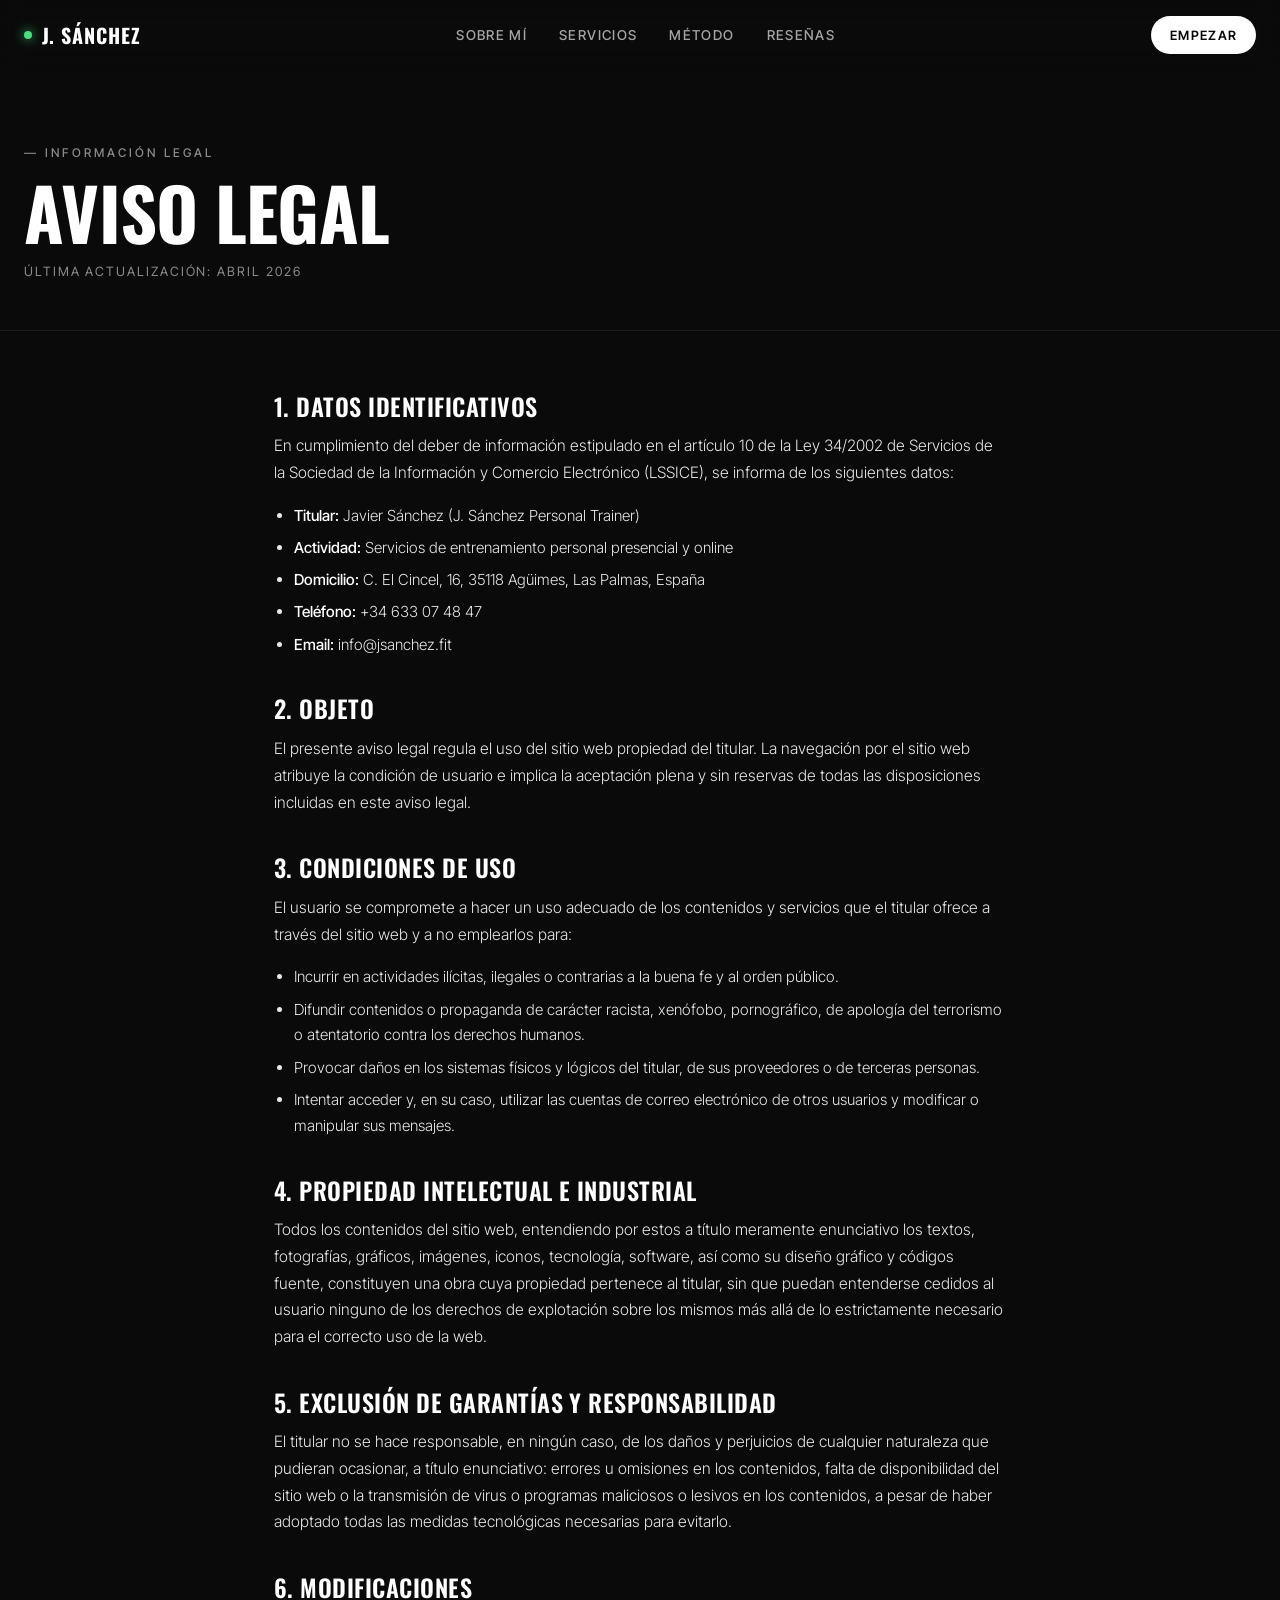
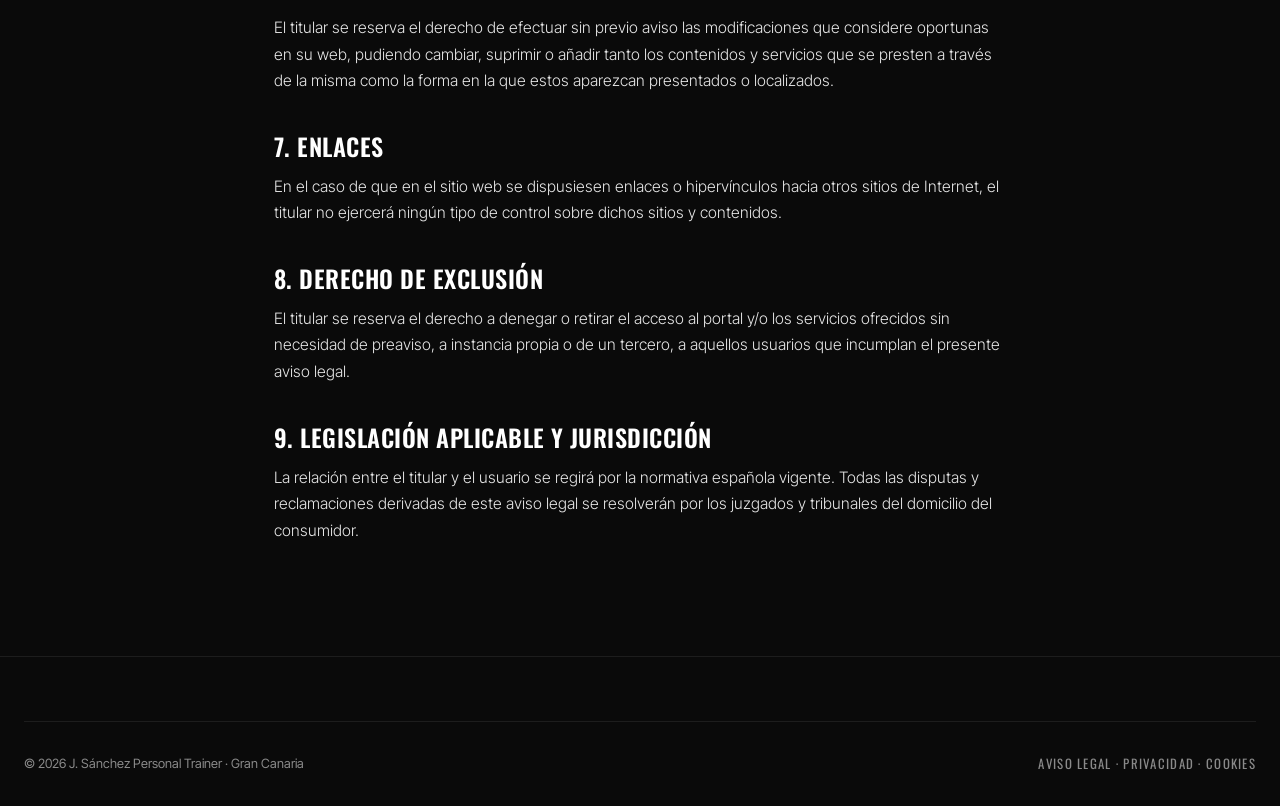
==== commit 35e03bc4: "javi actualizada" ====
--- a/aviso-legal.html
+++ b/aviso-legal.html
@@ -25,7 +25,7 @@
       <li><a href="index.html#servicios">Servicios</a></li>
       <li><a href="index.html#metodo">Método</a></li>
       <li><a href="index.html#resenas">Reseñas</a></li>
-      <li><a href="index.html#contacto">Contacto</a></li>
+      
     </ul>
     <a href="https://wa.me/34633074847" class="nav-cta" target="_blank" rel="noopener">Empezar</a>
   </div>
@@ -48,7 +48,7 @@
       <li><strong>Actividad:</strong> Servicios de entrenamiento personal presencial y online</li>
       <li><strong>Domicilio:</strong> C. El Cincel, 16, 35118 Agüimes, Las Palmas, España</li>
       <li><strong>Teléfono:</strong> +34 633 07 48 47</li>
-      <li><strong>Email:</strong> javito_arinaga@hotmail.com</li>
+      <li><strong>Email:</strong> info@jsanchez.fit</li>
     </ul>
 
     <h2>2. Objeto</h2>
--- a/styles.css
+++ b/styles.css
@@ -751,6 +751,50 @@
   font-size: clamp(2rem, 4vw, 3rem);
   margin-bottom: 1rem;
 }
+.about-photo {
+  position: relative;
+  margin-top: 2rem;
+  aspect-ratio: 4/5;
+  border-radius: 8px;
+  overflow: hidden;
+  background: var(--black-2);
+  max-width: 360px;
+}
+.about-photo img {
+  width: 100%;
+  height: 100%;
+  object-fit: cover;
+  filter: grayscale(0.2) contrast(1.05);
+  transition: transform 0.8s var(--ease-out), filter 0.5s;
+}
+.about-photo:hover img {
+  transform: scale(1.04);
+  filter: grayscale(0) contrast(1.1);
+}
+.about-photo-frame {
+  position: absolute;
+  inset: 0;
+  border: 1px solid var(--border);
+  border-radius: 8px;
+  pointer-events: none;
+  transition: border-color 0.4s;
+}
+.about-photo:hover .about-photo-frame { border-color: var(--border-strong); }
+.about-photo::after {
+  content: '';
+  position: absolute;
+  top: -10px;
+  right: -10px;
+  width: 50px;
+  height: 50px;
+  border-top: 1px solid var(--border-strong);
+  border-right: 1px solid var(--border-strong);
+  pointer-events: none;
+}
+
+@media (max-width: 900px) {
+  .about-photo { max-width: 280px; margin-top: 1.5rem; }
+}
 
 .about-body p {
   font-size: 1.1rem;
@@ -1295,99 +1339,6 @@
 @media (max-width: 900px) {
   .reviews { padding: 4rem 0; }
   .reviews-grid { grid-template-columns: 1fr; }
-}
-
-/* ============================================
-   CONTACTO
-   ============================================ */
-.contacto {
-  padding: 7rem 0;
-  border-top: 1px solid var(--border);
-  position: relative;
-  overflow: hidden;
-}
-.contacto-grid {
-  display: grid;
-  grid-template-columns: repeat(3, 1fr);
-  gap: 1.25rem;
-}
-.contacto-card {
-  position: relative;
-  padding: 2.5rem 2rem;
-  background: var(--black-2);
-  border: 1px solid var(--border);
-  border-radius: 10px;
-  transition: transform 0.4s var(--ease-out), border-color 0.4s, background 0.4s;
-  overflow: hidden;
-  display: block;
-  will-change: transform;
-}
-.contacto-card::before {
-  content: '';
-  position: absolute;
-  inset: 0;
-  background: radial-gradient(circle at var(--mx, 50%) var(--my, 50%), rgba(255,255,255,0.06), transparent 50%);
-  opacity: 0;
-  transition: opacity 0.4s;
-  pointer-events: none;
-}
-.contacto-card:hover {
-  transform: translateY(-6px);
-  border-color: var(--border-strong);
-  background: var(--black-3);
-}
-.contacto-card:hover::before { opacity: 1; }
-.contacto-icon {
-  width: 56px;
-  height: 56px;
-  border-radius: 12px;
-  background: rgba(255,255,255,0.04);
-  border: 1px solid var(--border);
-  display: flex;
-  align-items: center;
-  justify-content: center;
-  margin-bottom: 1.5rem;
-  color: var(--white);
-  transition: transform 0.4s var(--ease-out), background 0.4s;
-}
-.contacto-card:hover .contacto-icon {
-  transform: scale(1.08) rotate(-5deg);
-  background: rgba(255,255,255,0.08);
-}
-.contacto-label {
-  font-size: 0.7rem;
-  letter-spacing: 0.2em;
-  text-transform: uppercase;
-  color: var(--gray);
-  margin-bottom: 0.5rem;
-}
-.contacto-value {
-  font-family: var(--font-display);
-  font-size: 1.35rem;
-  font-weight: 600;
-  text-transform: uppercase;
-  color: var(--white);
-  letter-spacing: 0.02em;
-  word-break: break-word;
-}
-.contacto-arrow {
-  position: absolute;
-  top: 2.5rem;
-  right: 2rem;
-  font-size: 1.5rem;
-  color: var(--gray);
-  transition: transform 0.3s var(--ease-out), color 0.3s;
-}
-.contacto-card:hover .contacto-arrow {
-  transform: translate(6px, -6px);
-  color: var(--white);
-}
-
-@media (max-width: 900px) {
-  .contacto { padding: 4rem 0; }
-  .contacto-grid { grid-template-columns: 1fr; }
-  .contacto-card { padding: 1.75rem; }
-  .contacto-value { font-size: 1.1rem; }
 }
 
 /* ============================================
